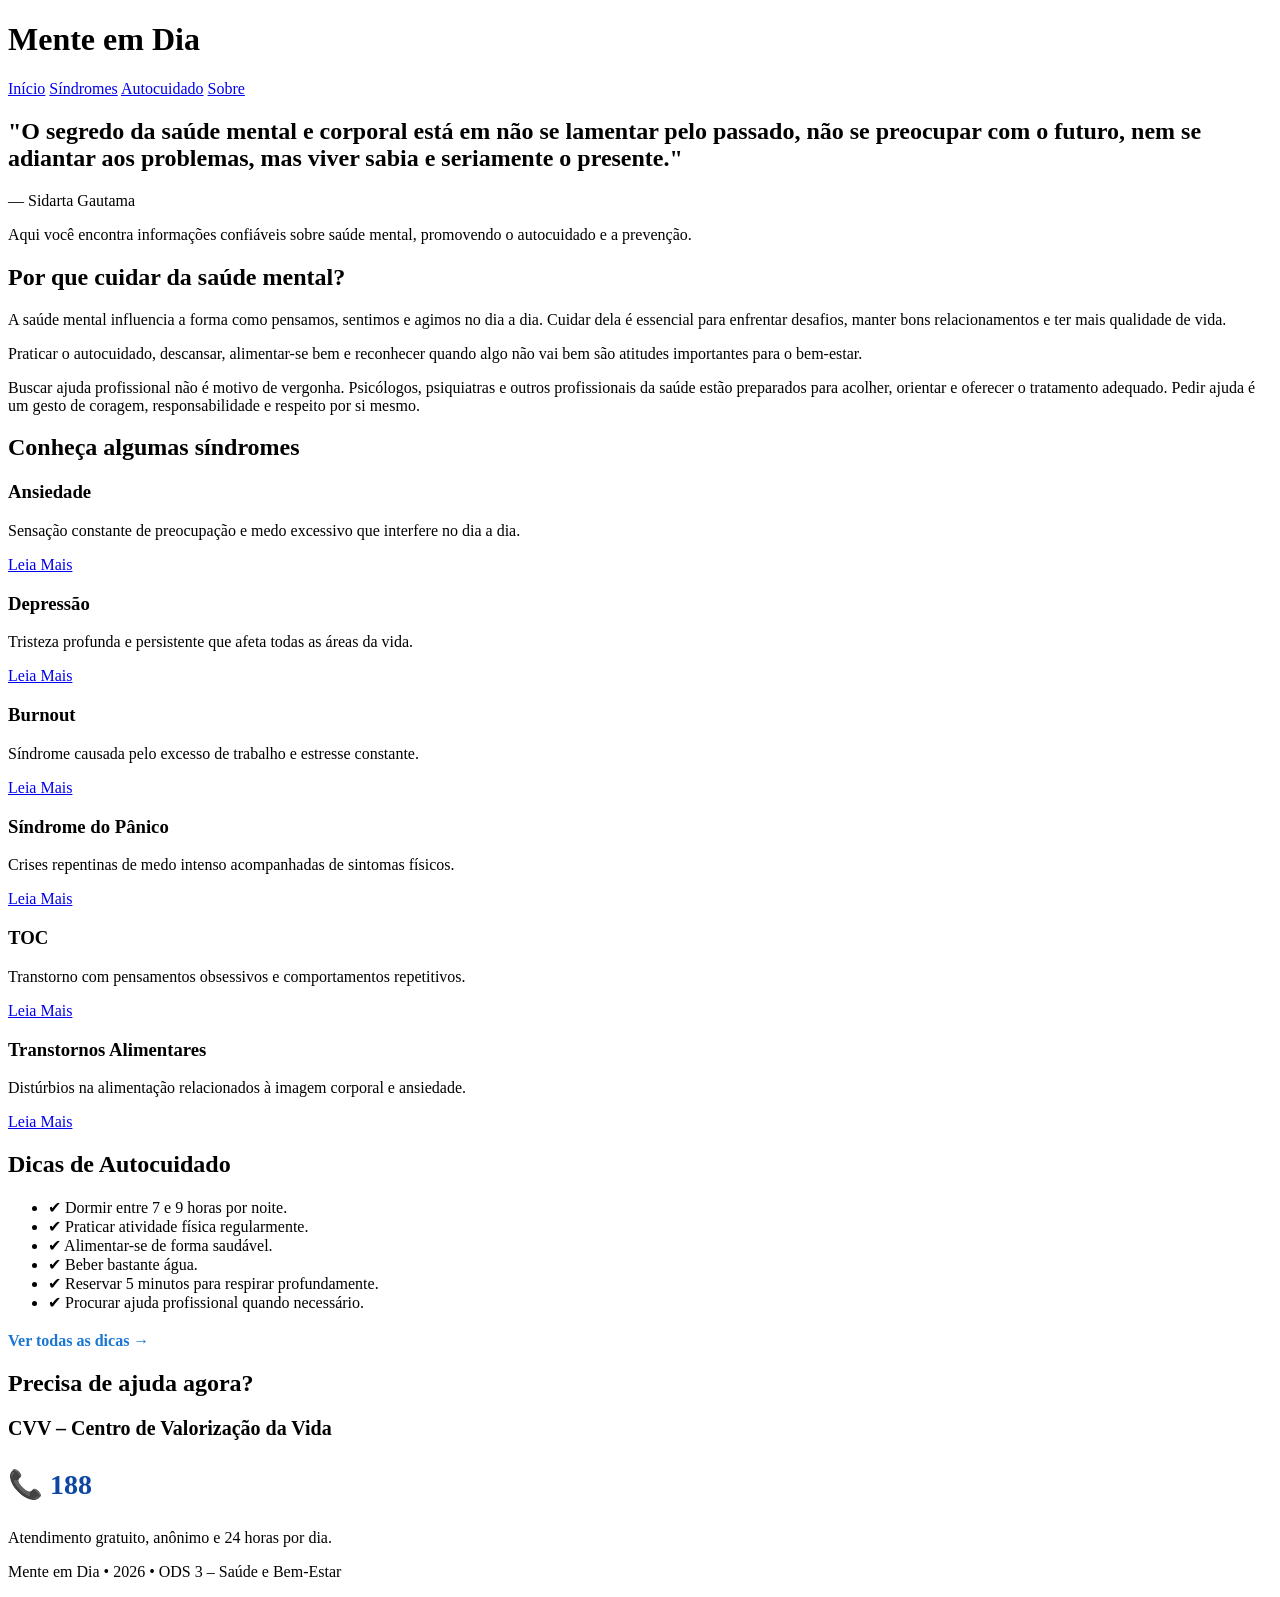
==== index.html @ a732d26a "Add files via upload" ====
<!DOCTYPE html>
<html lang="pt-br">
<head>

    <meta charset="UTF-8">
    <meta name="viewport" content="width=device-width, initial-scale=1.0">

    <title>Mente em Dia</title>

    <link rel="stylesheet" href="styles/style.css">

</head>

<body>

<header>

    <h1> Mente em Dia</h1>

    <nav>

        <a href="index.html">Início</a>

        <a href="pages/sindrome.html">Síndromes</a>

        <a href="pages/autocuidado.html">Autocuidado</a>

        <a href="pages/sobre.html">Sobre</a>

    </nav>

</header>

<!-- BANNER USA A IMAGEM DO CSS (banner-principal.jpg) -->
<section class="banner banner-inicio">
    <div>

        <h2>"O segredo da saúde mental e corporal está em não se lamentar pelo passado, não se preocupar com o futuro, nem se adiantar aos problemas, mas viver sabia e seriamente o presente."</h2>

        <p>— Sidarta Gautama</p>

        <p>
            Aqui você encontra informações confiáveis sobre saúde mental,
            promovendo o autocuidado e a prevenção.
        </p>

      

    </div>

</section>

<section class="ods">

    <h2>Por que cuidar da saúde mental?</h2>

    <p>
        A saúde mental influencia a forma como pensamos, sentimos e agimos no dia a dia. Cuidar dela é essencial para enfrentar desafios, manter bons relacionamentos e ter mais qualidade de vida.
    </p>

    <p>
        Praticar o autocuidado, descansar, alimentar-se bem e reconhecer quando algo não vai bem são atitudes importantes para o bem-estar.
    </p>

    <p>
        Buscar ajuda profissional não é motivo de vergonha. Psicólogos, psiquiatras e outros profissionais da saúde estão preparados para acolher, orientar e oferecer o tratamento adequado. Pedir ajuda é um gesto de coragem, responsabilidade e respeito por si mesmo.
    </p>

</section>

<section class="cards">

    <h2>Conheça algumas síndromes</h2>

    <div class="container">

        <div class="card">

            <h3> Ansiedade</h3>

            <p>Sensação constante de preocupação e medo excessivo que interfere no dia a dia.</p>

            <a href="pages/sindrome.html">Leia Mais</a>

        </div>

        <div class="card">

            <h3> Depressão</h3>

            <p>Tristeza profunda e persistente que afeta todas as áreas da vida.</p>

            <a href="pages/sindrome.html">Leia Mais</a>

        </div>

        <div class="card">

            <h3> Burnout</h3>

            <p>Síndrome causada pelo excesso de trabalho e estresse constante.</p>

            <a href="pages/sindrome.html">Leia Mais</a>

        </div>

    </div>

</section>

<section class="cards">

    <div class="container">

        <div class="card">

            <h3> Síndrome do Pânico</h3>

            <p>Crises repentinas de medo intenso acompanhadas de sintomas físicos.</p>

            <a href="pages/sindrome.html">Leia Mais</a>

        </div>

        <div class="card">

            <h3> TOC</h3>

            <p>Transtorno com pensamentos obsessivos e comportamentos repetitivos.</p>

            <a href="pages/sindrome.html">Leia Mais</a>

        </div>

        <div class="card">

            <h3> Transtornos Alimentares</h3>

            <p>Distúrbios na alimentação relacionados à imagem corporal e ansiedade.</p>

            <a href="pages/sindrome.html">Leia Mais</a>

        </div>

    </div>

</section>

<section class="dicas">

    <h2>Dicas de Autocuidado</h2>

    <ul>

        <li>✔ Dormir entre 7 e 9 horas por noite.</li>

        <li>✔ Praticar atividade física regularmente.</li>

        <li>✔ Alimentar-se de forma saudável.</li>

        <li>✔ Beber bastante água.</li>

        <li>✔ Reservar 5 minutos para respirar profundamente.</li>

        <li>✔ Procurar ajuda profissional quando necessário.</li>

    </ul>

    <p style="margin-top:20px;">
        <a href="pages/autocuidado.html" style="color:#1976D2; font-weight:bold; text-decoration:none;">Ver todas as dicas →</a>
    </p>

</section>

<section class="ods ajuda">

    <h2>Precisa de ajuda agora?</h2>

    <p style="font-size:20px;">
        <strong>CVV – Centro de Valorização da Vida</strong>
    </p>

    <p style="font-size:28px; font-weight:bold; color:#0D47A1;">
        📞 188
    </p>

    <p>
        Atendimento gratuito, anônimo e 24 horas por dia.
    </p>

</section>

<footer>

    <p>
        Mente em Dia • 2026 • ODS 3 – Saúde e Bem-Estar
    </p>

</footer>

<script src="scripts/script.js"></script>

</body>
</html>
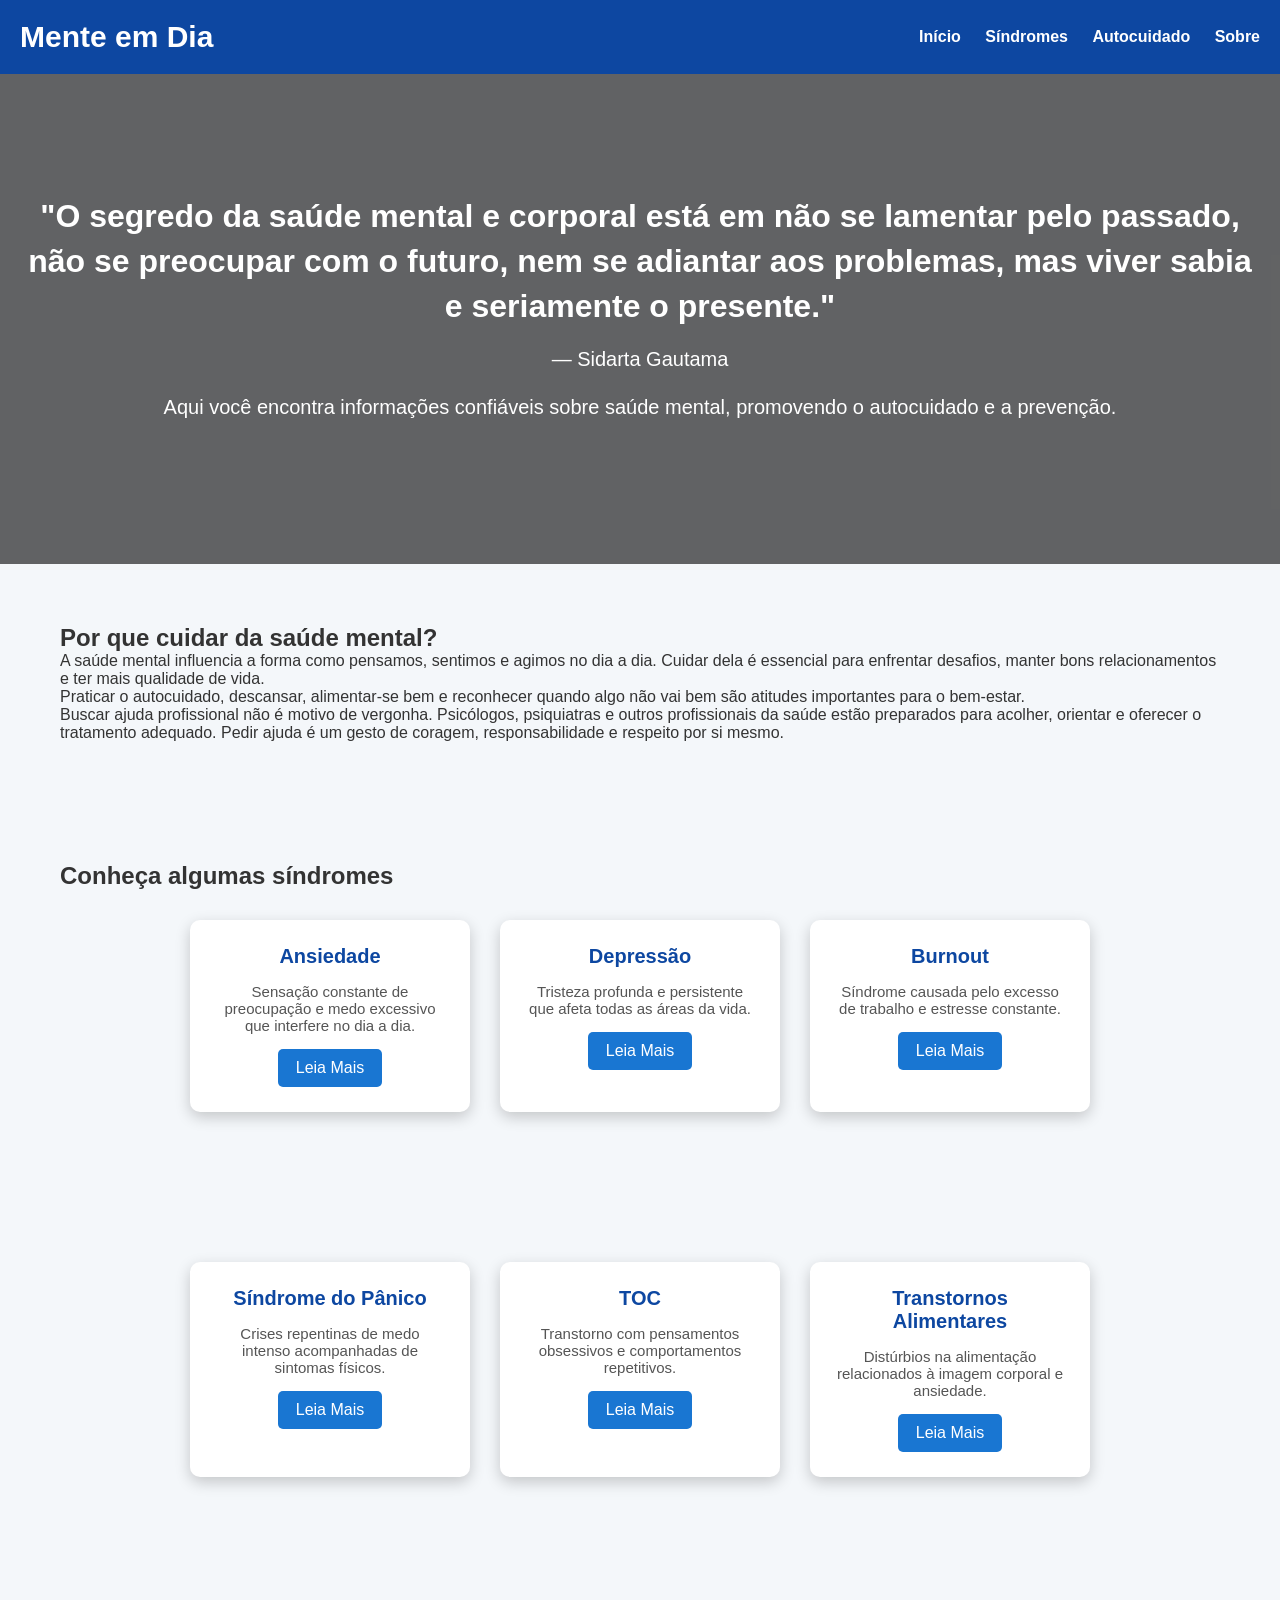
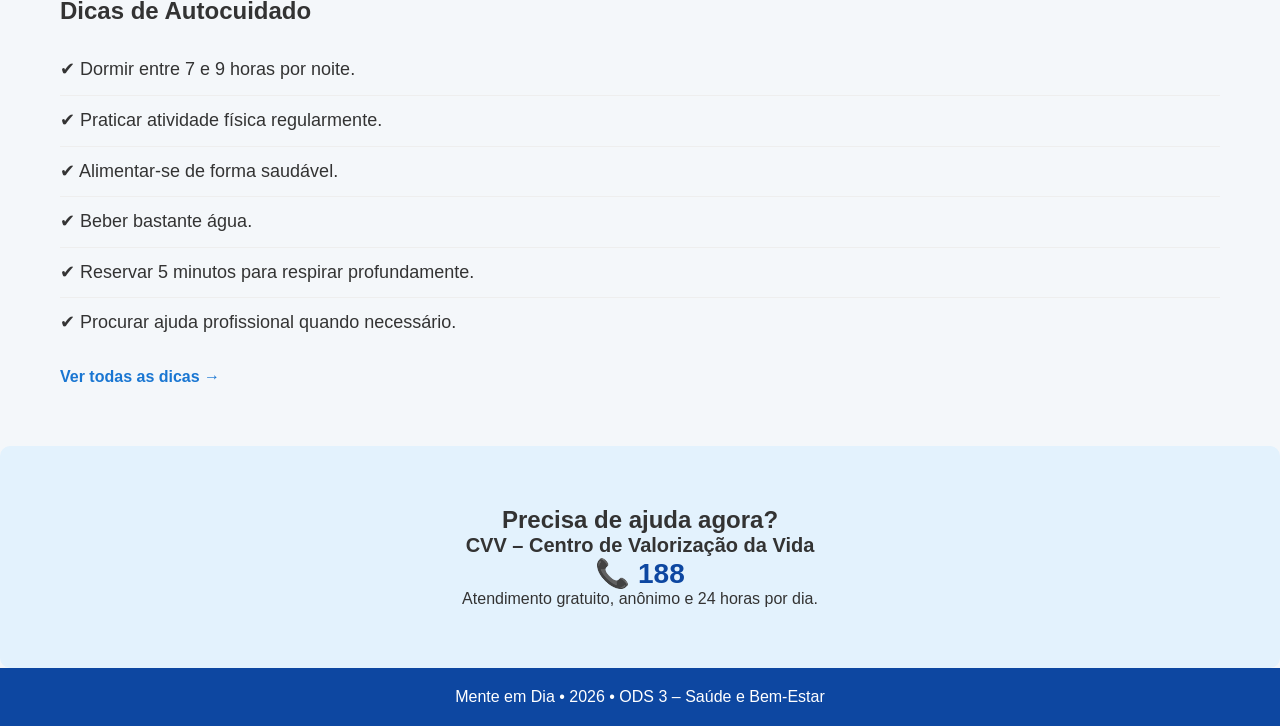
==== commit da7d715c: "Fix HTML structure and update links" ====
--- a/index.html
+++ b/index.html
@@ -7,7 +7,7 @@
 
     <title>Mente em Dia</title>
 
-    <link rel="stylesheet" href="styles/style.css">
+    <link rel="stylesheet" href="style.css">
 
 </head>
 
@@ -21,11 +21,11 @@
 
         <a href="index.html">Início</a>
 
-        <a href="pages/sindrome.html">Síndromes</a>
-
-        <a href="pages/autocuidado.html">Autocuidado</a>
-
-        <a href="pages/sobre.html">Sobre</a>
+        <a href="sindrome.html">Síndromes</a>
+
+        <a href="autocuidado.html">Autocuidado</a>
+
+        <a href="sobre.html">Sobre</a>
 
     </nav>
 
@@ -80,7 +80,7 @@
 
             <p>Sensação constante de preocupação e medo excessivo que interfere no dia a dia.</p>
 
-            <a href="pages/sindrome.html">Leia Mais</a>
+            <a href="sindrome.html">Leia Mais</a>
 
         </div>
 
@@ -90,7 +90,7 @@
 
             <p>Tristeza profunda e persistente que afeta todas as áreas da vida.</p>
 
-            <a href="pages/sindrome.html">Leia Mais</a>
+            <a href="sindrome.html">Leia Mais</a>
 
         </div>
 
@@ -100,7 +100,7 @@
 
             <p>Síndrome causada pelo excesso de trabalho e estresse constante.</p>
 
-            <a href="pages/sindrome.html">Leia Mais</a>
+            <a href="sindrome.html">Leia Mais</a>
 
         </div>
 
@@ -118,7 +118,7 @@
 
             <p>Crises repentinas de medo intenso acompanhadas de sintomas físicos.</p>
 
-            <a href="pages/sindrome.html">Leia Mais</a>
+            <a href="sindrome.html">Leia Mais</a>
 
         </div>
 
@@ -128,7 +128,7 @@
 
             <p>Transtorno com pensamentos obsessivos e comportamentos repetitivos.</p>
 
-            <a href="pages/sindrome.html">Leia Mais</a>
+            <a href="sindrome.html">Leia Mais</a>
 
         </div>
 
@@ -138,7 +138,7 @@
 
             <p>Distúrbios na alimentação relacionados à imagem corporal e ansiedade.</p>
 
-            <a href="pages/sindrome.html">Leia Mais</a>
+            <a href="sindrome.html">Leia Mais</a>
 
         </div>
 
@@ -167,7 +167,7 @@
     </ul>
 
     <p style="margin-top:20px;">
-        <a href="pages/autocuidado.html" style="color:#1976D2; font-weight:bold; text-decoration:none;">Ver todas as dicas →</a>
+        <a href="autocuidado.html" style="color:#1976D2; font-weight:bold; text-decoration:none;">Ver todas as dicas →</a>
     </p>
 
 </section>
@@ -198,7 +198,7 @@
 
 </footer>
 
-<script src="scripts/script.js"></script>
+<script src="script.js"></script>
 
 </body>
-</html>+</html>
--- a/style.css
+++ b/style.css
@@ -0,0 +1,288 @@
+/* Remove margens padrão */
+*{
+    margin:0;
+    padding:0;
+    box-sizing:border-box;
+}
+
+/* Corpo da página */
+body{
+    font-family:Arial, Helvetica, sans-serif;
+    background:#f4f7fa;
+    color:#333;
+}
+
+/* Cabeçalho */
+header{
+    background:#0D47A1;
+    color:white;
+    padding:20px;
+    display:flex;
+    justify-content:space-between;
+    align-items:center;
+    flex-wrap:wrap;
+}
+
+header h1{
+    font-size:30px;
+}
+
+/* Menu */
+nav a{
+    color:white;
+    text-decoration:none;
+    margin-left:20px;
+    font-weight:bold;
+    transition:0.3s;
+}
+
+nav a:hover{
+    color:#64B5F6;
+}
+
+/* Banner base - propriedades comuns a todas as páginas */
+.banner{
+    background-size: cover;
+    background-position: center;
+    background-repeat: no-repeat;
+    color:white;
+    text-align:center;
+    padding: 120px 20px;
+    position:relative;
+}
+
+/* Banner da página Início */
+.banner-inicio{
+    background-image: url('../assets/images/logo-horizontal-fundo-escuro.jpg.jpeg');
+}
+
+/* Banner da página Síndromes */
+.banner-sindrome{
+    background-image: url('../assets/images/simbolo-fundo-escuro.jpg.jpeg');
+}
+
+/* Banner da página Autocuidado */
+.banner-autocuidado{
+    background-image: url('../assets/images/logo-horizontal.jpg.jpeg');
+}
+
+.banner-sobre{
+    background-image: url('../assets/images/favicon.jpg.jpeg');
+}
+
+
+/* Overlay escuro para o texto ficar legível */
+.banner::before{
+    content:"";
+    position:absolute;
+    top:0;
+    left:0;
+    right:0;
+    bottom:0;
+    background:rgba(0,0,0,0.6);
+}
+
+.banner div{
+    position:relative;
+    z-index:1;
+}
+
+.banner h2{
+    font-size:32px;
+    margin-bottom:20px;
+    line-height:1.4;
+}
+
+.banner p{
+    font-size:20px;
+    margin-bottom:25px;
+}
+
+/* Botão */
+button{
+    background:#4CAF50;
+    color:white;
+    border:none;
+    padding:15px 30px;
+    border-radius:8px;
+    cursor:pointer;
+    font-size:18px;
+    transition:0.3s;
+}
+
+button:hover{
+    background:#2E7D32;
+}
+
+/* Seções */
+section{
+    padding:60px;
+}
+
+/* Cards */
+.container{
+    display:flex;
+    justify-content:center;
+    gap:30px;
+    flex-wrap:wrap;
+    margin-top:30px;
+}
+
+/* Card com imagem ilustrativa da pasta ASSETS */
+.card-imagem{
+    width:280px;
+    background:white;
+    border-radius:10px;
+    box-shadow:0 5px 15px rgba(0,0,0,.2);
+    text-align:center;
+    transition:.3s;
+    overflow:hidden;
+}
+
+.card-imagem:hover{
+    transform:translateY(-10px);
+}
+
+.card-imagem img{
+    width:100%;
+    height:180px;
+    object-fit:cover;
+}
+
+.card-imagem .conteudo{
+    padding:20px;
+}
+
+.card-imagem h3{
+    color:#0D47A1;
+    margin-bottom:10px;
+    font-size:20px;
+}
+
+.card-imagem p{
+    margin-bottom:15px;
+    font-size:15px;
+    color:#555;
+}
+
+.card-imagem a{
+    text-decoration:none;
+    background:#1976D2;
+    color:white;
+    padding:10px 18px;
+    border-radius:5px;
+    display:inline-block;
+    transition:0.3s;
+}
+
+.card-imagem a:hover{
+    background:#0D47A1;
+}
+
+/* Card sem imagem */
+.card{
+    width:280px;
+    background:white;
+    padding:25px;
+    border-radius:10px;
+    box-shadow:0 5px 15px rgba(0,0,0,.2);
+    text-align:center;
+    transition:.3s;
+}
+
+.card:hover{
+    transform:translateY(-10px);
+}
+
+.card h3{
+    color:#0D47A1;
+    margin-bottom:15px;
+    font-size:20px;
+}
+
+.card p{
+    margin-bottom:15px;
+    font-size:15px;
+    color:#555;
+}
+
+.card a{
+    text-decoration:none;
+    background:#1976D2;
+    color:white;
+    padding:10px 18px;
+    border-radius:5px;
+    display:inline-block;
+    transition:0.3s;
+}
+
+.card a:hover{
+    background:#0D47A1;
+}
+
+/* Lista */
+.dicas ul{
+    margin-top:20px;
+    line-height:2.2;
+    font-size:18px;
+    list-style:none;
+    padding:0;
+}
+
+.dicas ul li{
+    padding:5px 0;
+    border-bottom:1px solid #eee;
+}
+
+.dicas ul li:last-child{
+    border-bottom:none;
+}
+
+/* Seção de ajuda */
+.ajuda{
+    background:#e3f2fd;
+    border-radius:10px;
+    text-align:center;
+}
+
+/* Rodapé */
+footer{
+    background:#0D47A1;
+    color:white;
+    text-align:center;
+    padding:20px;
+}
+
+/* Responsividade */
+@media (max-width:768px){
+    header{
+        flex-direction:column;
+        text-align:center;
+    }
+    
+    nav{
+        margin-top:15px;
+    }
+
+    nav a{
+        margin:0 10px;
+        font-size:14px;
+    }
+    
+    .banner h2{
+        font-size:22px;
+    }
+    
+    .banner p{
+        font-size:16px;
+    }
+    
+    section{
+        padding:30px 15px;
+    }
+    
+    .card, .card-imagem{
+        width:100%;
+        max-width:320px;
+    }
+}
